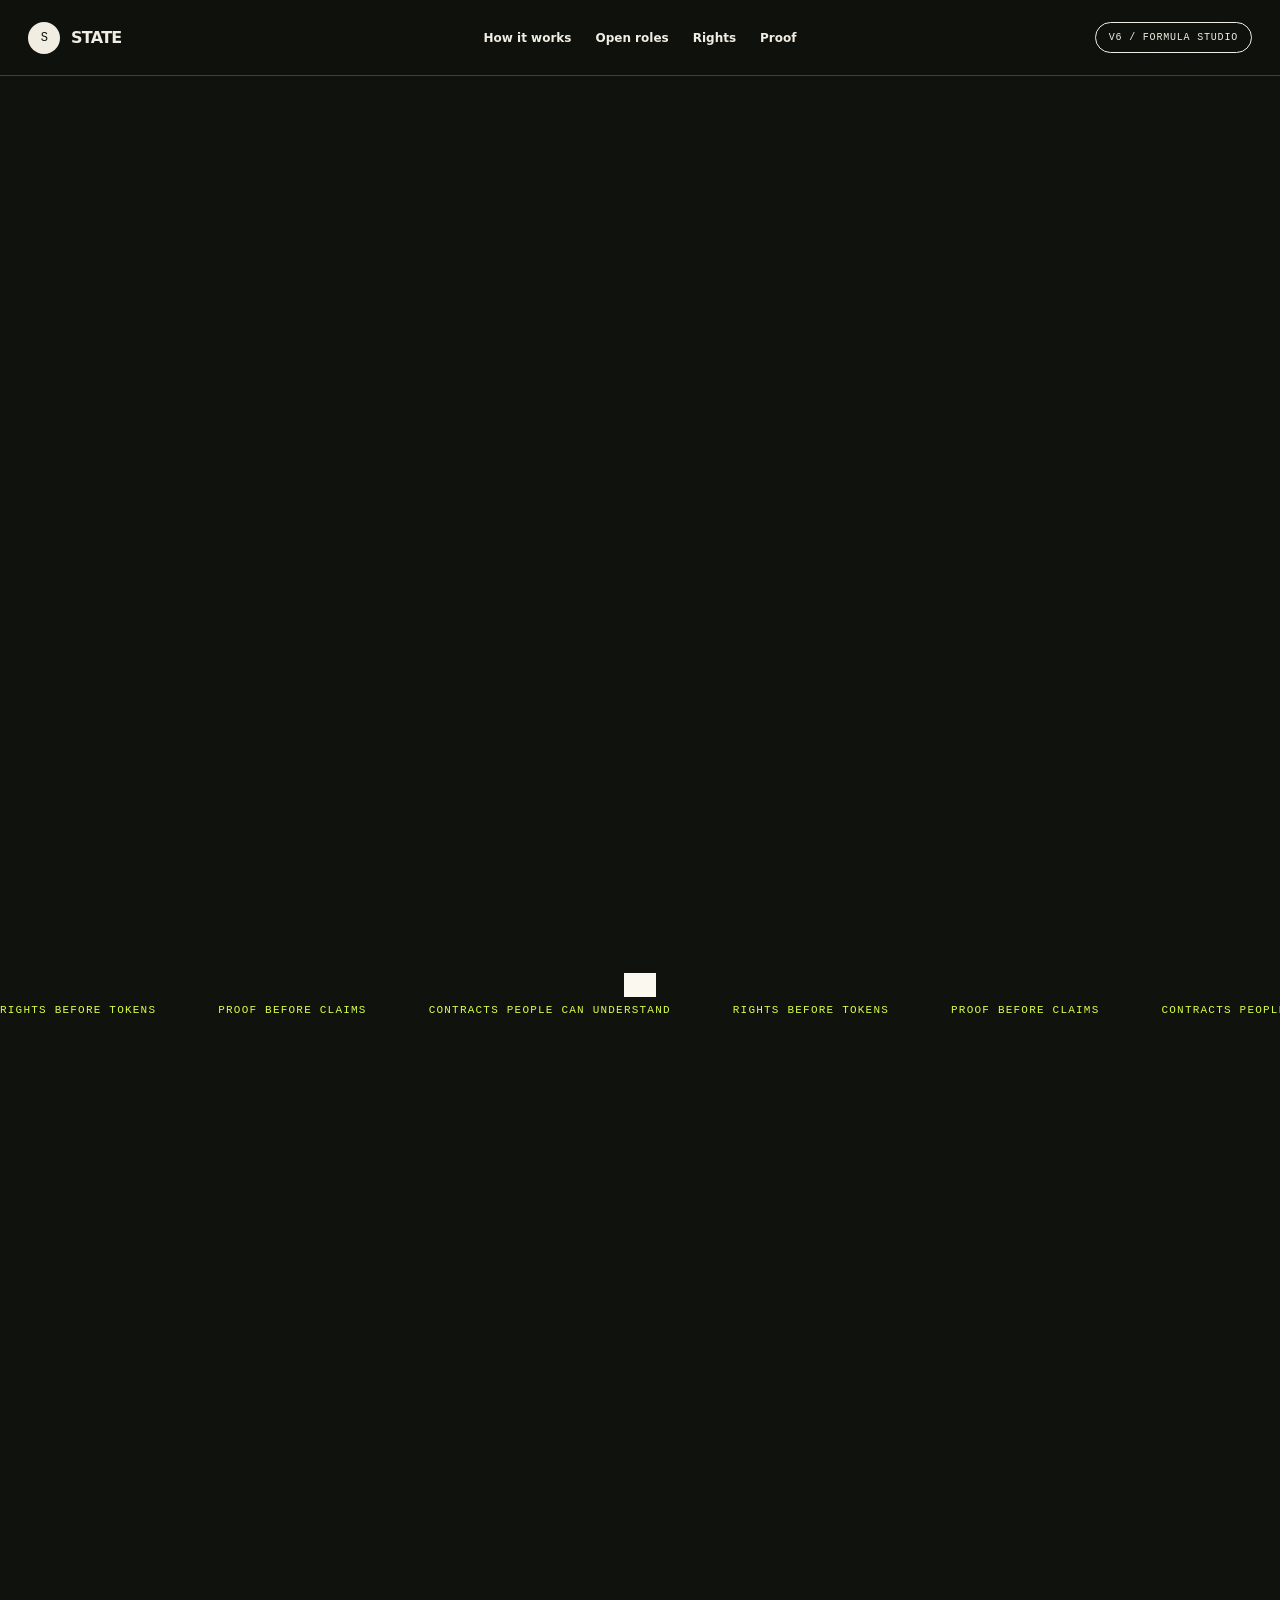
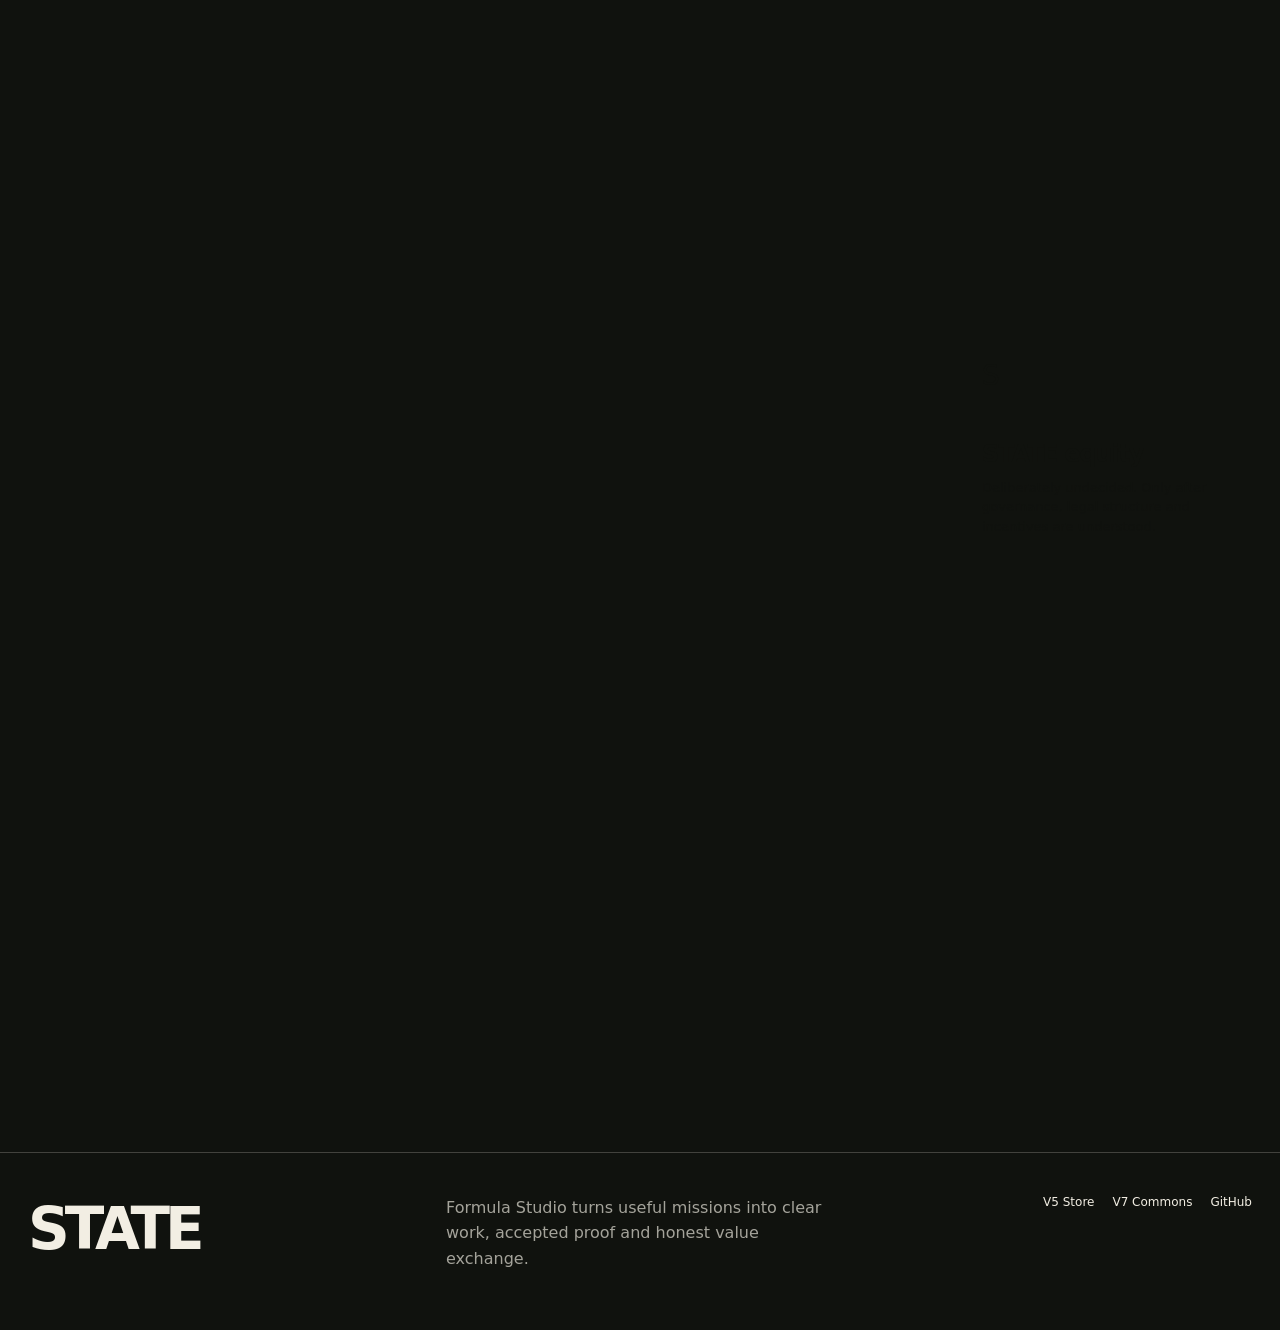
==== v6/index.html @ 724adbd9 "Build V6 Formula Studio prototype" ====
<!doctype html>
<html lang="en">
<head>
  <meta charset="utf-8" />
  <meta name="viewport" content="width=device-width, initial-scale=1" />
  <meta name="description" content="STATE V6 — Formula Studio. Build useful digital formulas with clear missions, proof and rights." />
  <meta name="theme-color" content="#10120e" />
  <title>STATE V6 — Formula Studio</title>
  <link rel="stylesheet" href="../brand/state.css" />
</head>
<body class="dark">
  <div class="grain"></div>
  <header class="topbar">
    <a class="brand-lockup" href="#top"><span class="brand-mark">S</span><span>STATE</span></a>
    <nav aria-label="Primary"><a href="#pipeline">How it works</a><a href="#studio">Open roles</a><a href="#rights">Rights</a><a href="#proof">Proof</a></nav>
    <span class="version-chip">V6 / Formula Studio</span>
  </header>
  <main id="top">
    <section class="shell studio-hero">
      <div class="hero-copy reveal">
        <div class="eyebrow"><span class="dot"></span> INVITE-ONLY CREATOR LAB / PROTOTYPE</div>
        <h1 class="display">Build something<br><em>genuinely useful.</em></h1>
        <p class="lead">Clear missions. Specific deliverables. Accepted proof. Real contracts. Formula Studio lets specialists and contributors build STATE together without pretending a token magically creates ownership.</p>
        <div class="actions"><a class="button primary" href="#studio">Explore open roles</a><button class="button" id="submitSkill">Offer a skill</button></div>
        <p class="hero-note">Contribution rights stay modular: payment, attribution, formula revenue share or governance — only when explicitly contracted.</p>
      </div>
      <div class="mission-board reveal" aria-label="Prototype mission board">
        <div class="board-head"><span>OPEN MISSIONS / 03</span><span>BERLIN + REMOTE</span></div>
        <article class="mission-card"><div><p class="micro">CALM 10 / PRODUCT MISSION</p><h3>Design a body-first digital ritual</h3><p>Mechanism, pacing, safety language and an observable outcome.</p></div><span class="reward">€900 + option</span></article>
        <article class="mission-card"><div><p class="micro">STARTER PACK / BRAND MISSION</p><h3>Create the sound identity of STATE</h3><p>Five finite sonic signatures. No manipulative reward noises.</p></div><span class="reward">€650 fixed</span></article>
        <article class="mission-card"><div><p class="micro">COMMONS / RESEARCH MISSION</p><h3>Review evidence and limitations</h3><p>Plain-language research notes for public formulas.</p></div><span class="reward">€500 + credit</span></article>
      </div>
    </section>
    <div class="marquee" aria-hidden="true"><div class="marquee-track"><span>RIGHTS BEFORE TOKENS</span><span>PROOF BEFORE CLAIMS</span><span>CONTRACTS PEOPLE CAN UNDERSTAND</span><span>RIGHTS BEFORE TOKENS</span><span>PROOF BEFORE CLAIMS</span><span>CONTRACTS PEOPLE CAN UNDERSTAND</span></div></div>
    <section class="section shell" id="pipeline">
      <div class="section-head reveal"><span class="section-index">01</span><div><p class="kicker">Contribution pipeline</p><h2>From mission<br>to accepted proof.</h2><p>Every project begins with the result, not with vague “community participation”. Contributors know what to deliver, when it is accepted and what they receive.</p></div><div class="section-aside">CLEAR SCOPE<br>REVERSIBLE COMMITMENT</div></div>
      <div class="pipeline reveal">
        <article class="pipeline-step"><span class="n">01</span><h3>Mission</h3><p>Outcome, budget, deadline, decision owner and public constraints.</p></article>
        <article class="pipeline-step"><span class="n">02</span><h3>Contract</h3><p>Plain-language scope, rights, payment, rejection and dispute terms.</p></article>
        <article class="pipeline-step"><span class="n">03</span><h3>Build</h3><p>Work happens in visible checkpoints, not a mysterious final reveal.</p></article>
        <article class="pipeline-step"><span class="n">04</span><h3>Acceptance</h3><p>Evidence is reviewed against criteria agreed before the work began.</p></article>
        <article class="pipeline-step"><span class="n">05</span><h3>Receipt</h3><p>Accepted contribution generates proof and activates contracted rights.</p></article>
      </div>
    </section>
    <section class="section shell" id="studio">
      <div class="section-head reveal"><span class="section-index">02</span><div><p class="kicker">Formula Studio</p><h2>Choose a role.<br>See the whole deal.</h2><p>This prototype makes the value exchange visible before anyone joins. Pick a role to preview its deliverable and proof receipt.</p></div><div class="section-aside">MISSION: CALM 10<br>BETA TEAM: 5 PEOPLE</div></div>
      <div class="studio-grid reveal">
        <div class="role-market"><p class="kicker">Open roles</p><h2 style="font-size:48px">CALM 10 team</h2><div class="role-list" id="roleList">
          <button class="role active" data-role="Experience Designer" data-deliverable="A tested 10-minute state-change journey" data-value="€900 + 1.5% formula pool"><span class="role-icon">UX</span><span><h4>Experience Designer</h4><p>Own the full nervous-system journey and ending.</p></span><span class="role-value">€900<br>+ option</span></button>
          <button class="role" data-role="Somatic Advisor" data-deliverable="Safety-reviewed breath and grounding protocol" data-value="€650 fixed + attribution"><span class="role-icon">SO</span><span><h4>Somatic Advisor</h4><p>Review mechanisms, contraindications and language.</p></span><span class="role-value">€650<br>+ credit</span></button>
          <button class="role" data-role="Sound Artist" data-deliverable="One finite 10-minute adaptive soundscape" data-value="€700 + 1% formula pool"><span class="role-icon">AU</span><span><h4>Sound Artist</h4><p>Create sound that supports leaving, not craving.</p></span><span class="role-value">€700<br>+ option</span></button>
          <button class="role" data-role="Research Reviewer" data-deliverable="Evidence note with claims and limitations" data-value="€500 fixed + attribution"><span class="role-icon">EV</span><span><h4>Research Reviewer</h4><p>Separate plausible mechanism from proven outcome.</p></span><span class="role-value">€500<br>+ credit</span></button>
        </div></div>
        <div class="receipt-lab" id="proof"><p class="kicker">Contribution receipt preview</p><h2 style="font-size:48px">Proof that means something.</h2><p style="color:var(--muted);line-height:1.6">The receipt records accepted work. The contract — not the receipt alone — creates any payment or participation right.</p><div class="receipt-card" id="receiptCard"><div class="receipt-top"><span>STATE / CONTRIBUTION</span><span>PROTOTYPE</span></div><h3 id="receiptRole">Experience Designer</h3><div class="receipt-row"><span>Mission</span><strong>CALM 10 / Formula 002</strong></div><div class="receipt-row"><span>Accepted deliverable</span><strong id="receiptDeliverable">A tested 10-minute state-change journey</strong></div><div class="receipt-row"><span>Contracted value</span><strong id="receiptValue">€900 + 1.5% formula pool</strong></div><div class="receipt-row"><span>Proof status</span><strong>Awaiting acceptance</strong></div><div class="receipt-row"><span>Receipt ID</span><strong>STATE-CALM-0000</strong></div></div><button class="button primary" id="applyRole" style="margin-top:30px;width:max-content">Preview application</button></div>
      </div>
    </section>
    <section class="section shell" id="rights">
      <div class="section-head reveal"><span class="section-index">03</span><div><p class="kicker">Modular rights</p><h2>No premature<br>ownership theatre.</h2><p>We do not need to decide today whether contributors own STATE itself. V6 can test bounded rights on one formula while preserving future options.</p></div><div class="section-aside">LEGAL REVIEW REQUIRED<br>NO PUBLIC TOKEN SALE</div></div>
      <div class="rights-grid"><article class="right-card reveal"><span class="icon">€</span><h3>Cash payment</h3><p>Simple, enforceable compensation for accepted work. The default, not an embarrassing fallback.</p></article><article class="right-card reveal"><span class="icon">%</span><h3>Formula pool</h3><p>A bounded share of defined net formula revenue for a defined period and cap.</p></article><article class="right-card reveal"><span class="icon">◉</span><h3>Participation</h3><p>Input on the formula’s evolution, evidence standard or future missions.</p></article><article class="right-card disabled reveal"><span class="icon">S</span><h3>STATE equity</h3><p>Deliberately undecided. Only after governance, legal structure and incentives are understood.</p></article></div>
    </section>
    <section class="statement"><div class="shell reveal"><blockquote>“A digital receipt can prove that work happened. It cannot replace a fair agreement about what that work earns.”</blockquote><cite>STATE ownership principle</cite></div></section>
  </main>
  <footer class="footer"><div class="shell footer-grid"><div class="footer-brand">STATE</div><p>Formula Studio turns useful missions into clear work, accepted proof and honest value exchange.</p><div class="footer-links"><a href="../v5/">V5 Store</a><a href="../v7/">V7 Commons</a><a href="https://github.com/mikelninh/state-digital-apothecary">GitHub</a></div></div></footer>
  <div class="modal" id="skillModal" role="dialog" aria-modal="true" aria-labelledby="skillTitle"><div class="modal-card"><button class="modal-close" data-close-modal aria-label="Close">×</button><p class="kicker">Join the contributor pool</p><h2 id="skillTitle">What can you make useful?</h2><p class="lead" style="font-size:17px">The production studio would match skills to bounded missions — never ask people to “help out” with undefined unpaid labour.</p><div class="field"><label for="skill">Your strongest contribution</label><input id="skill" type="text" placeholder="UX research, sound design, facilitation…" /></div><button class="button primary" id="saveSkill">Save prototype profile</button></div></div>
  <div class="toast" id="toast"></div><script src="app.js"></script>
</body>
</html>
---- brand/state.css ----
@import url("base.css");
@import url("store.css");
@import url("studio.css");
@import url("commons.css");
@import url("responsive.css");
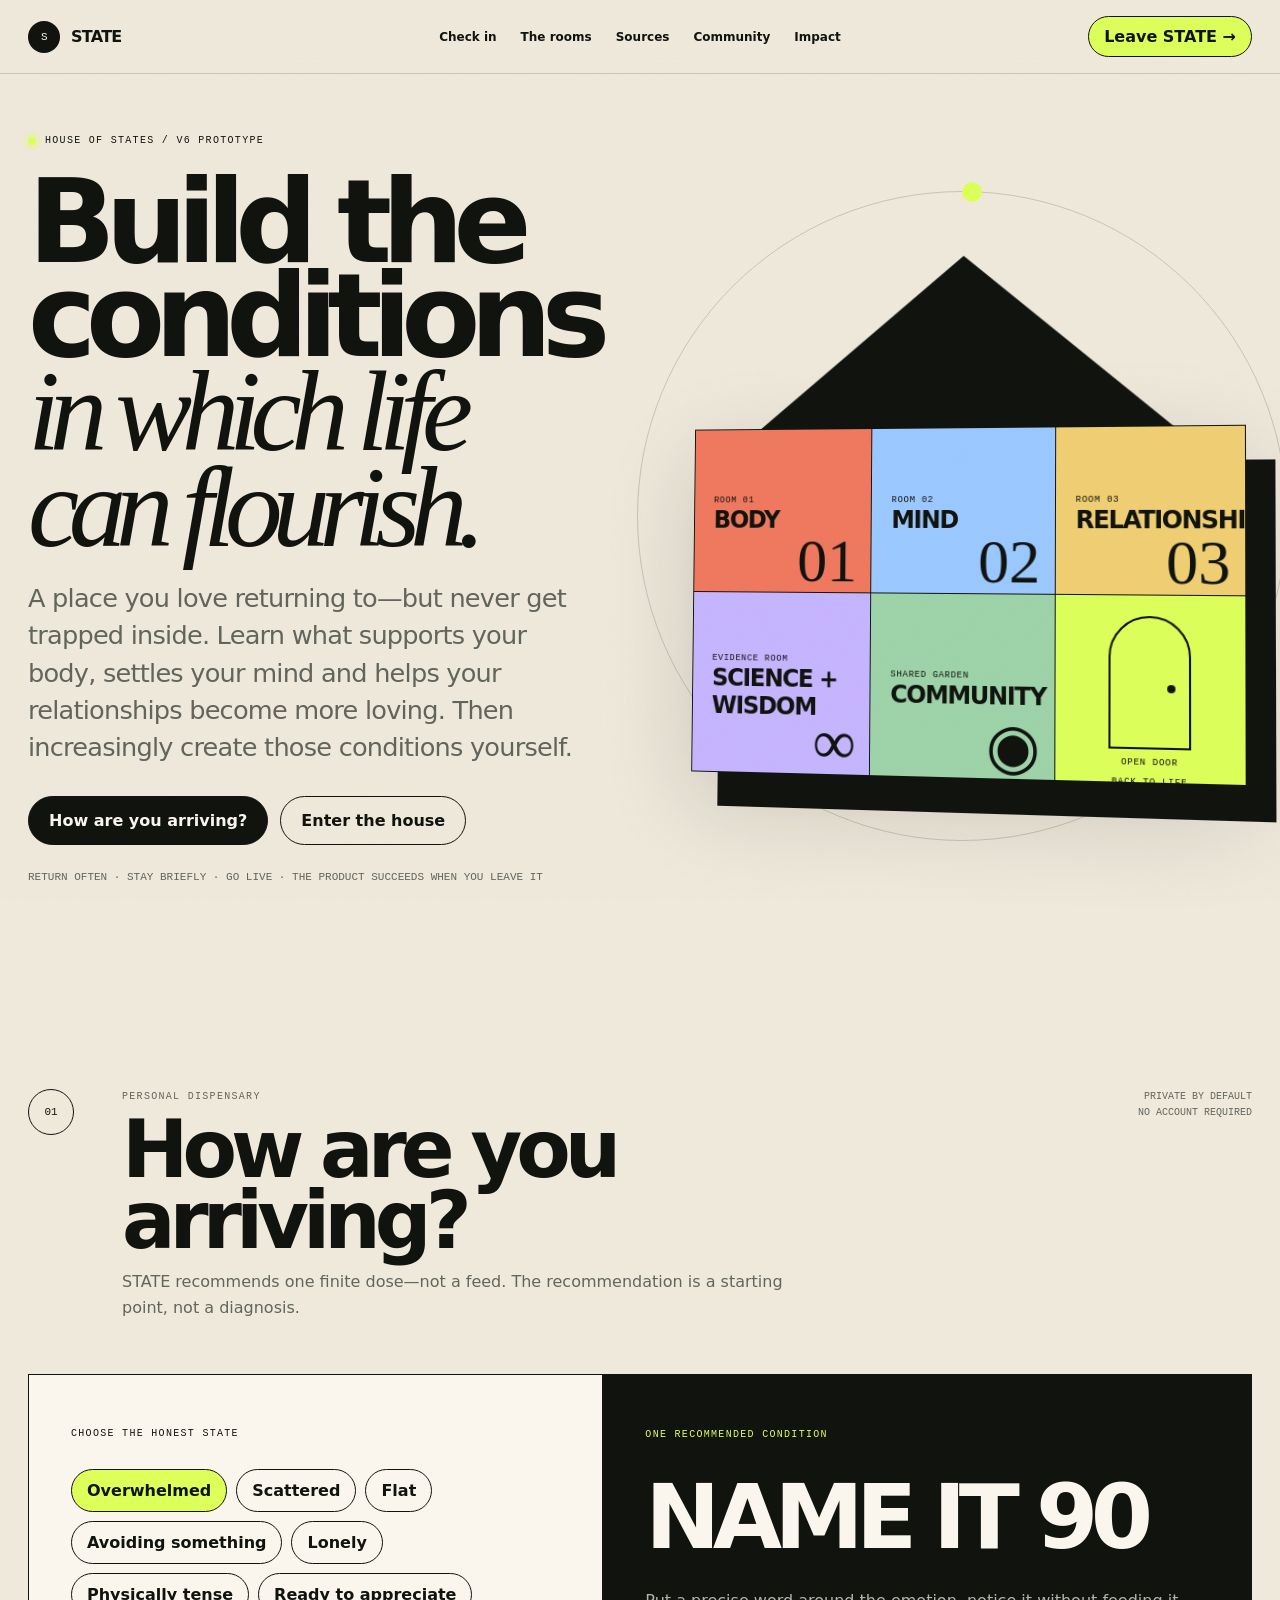
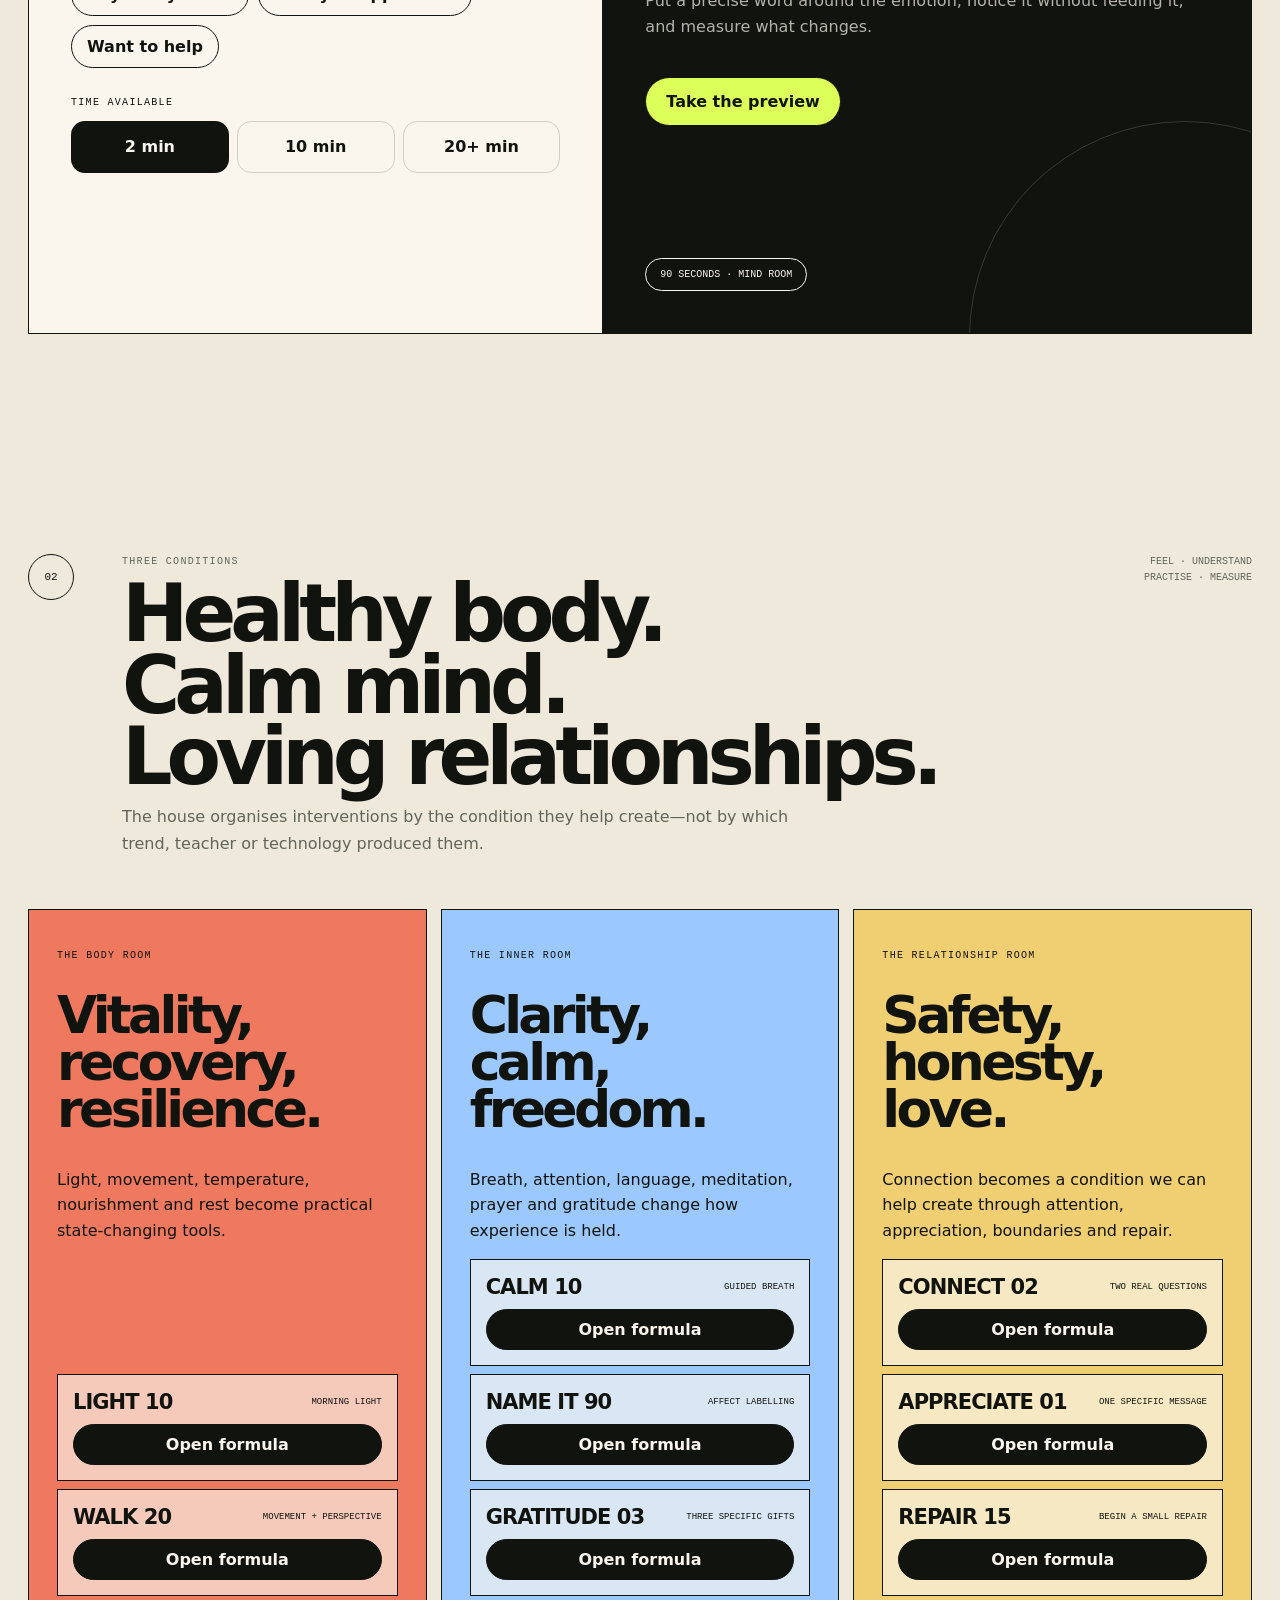
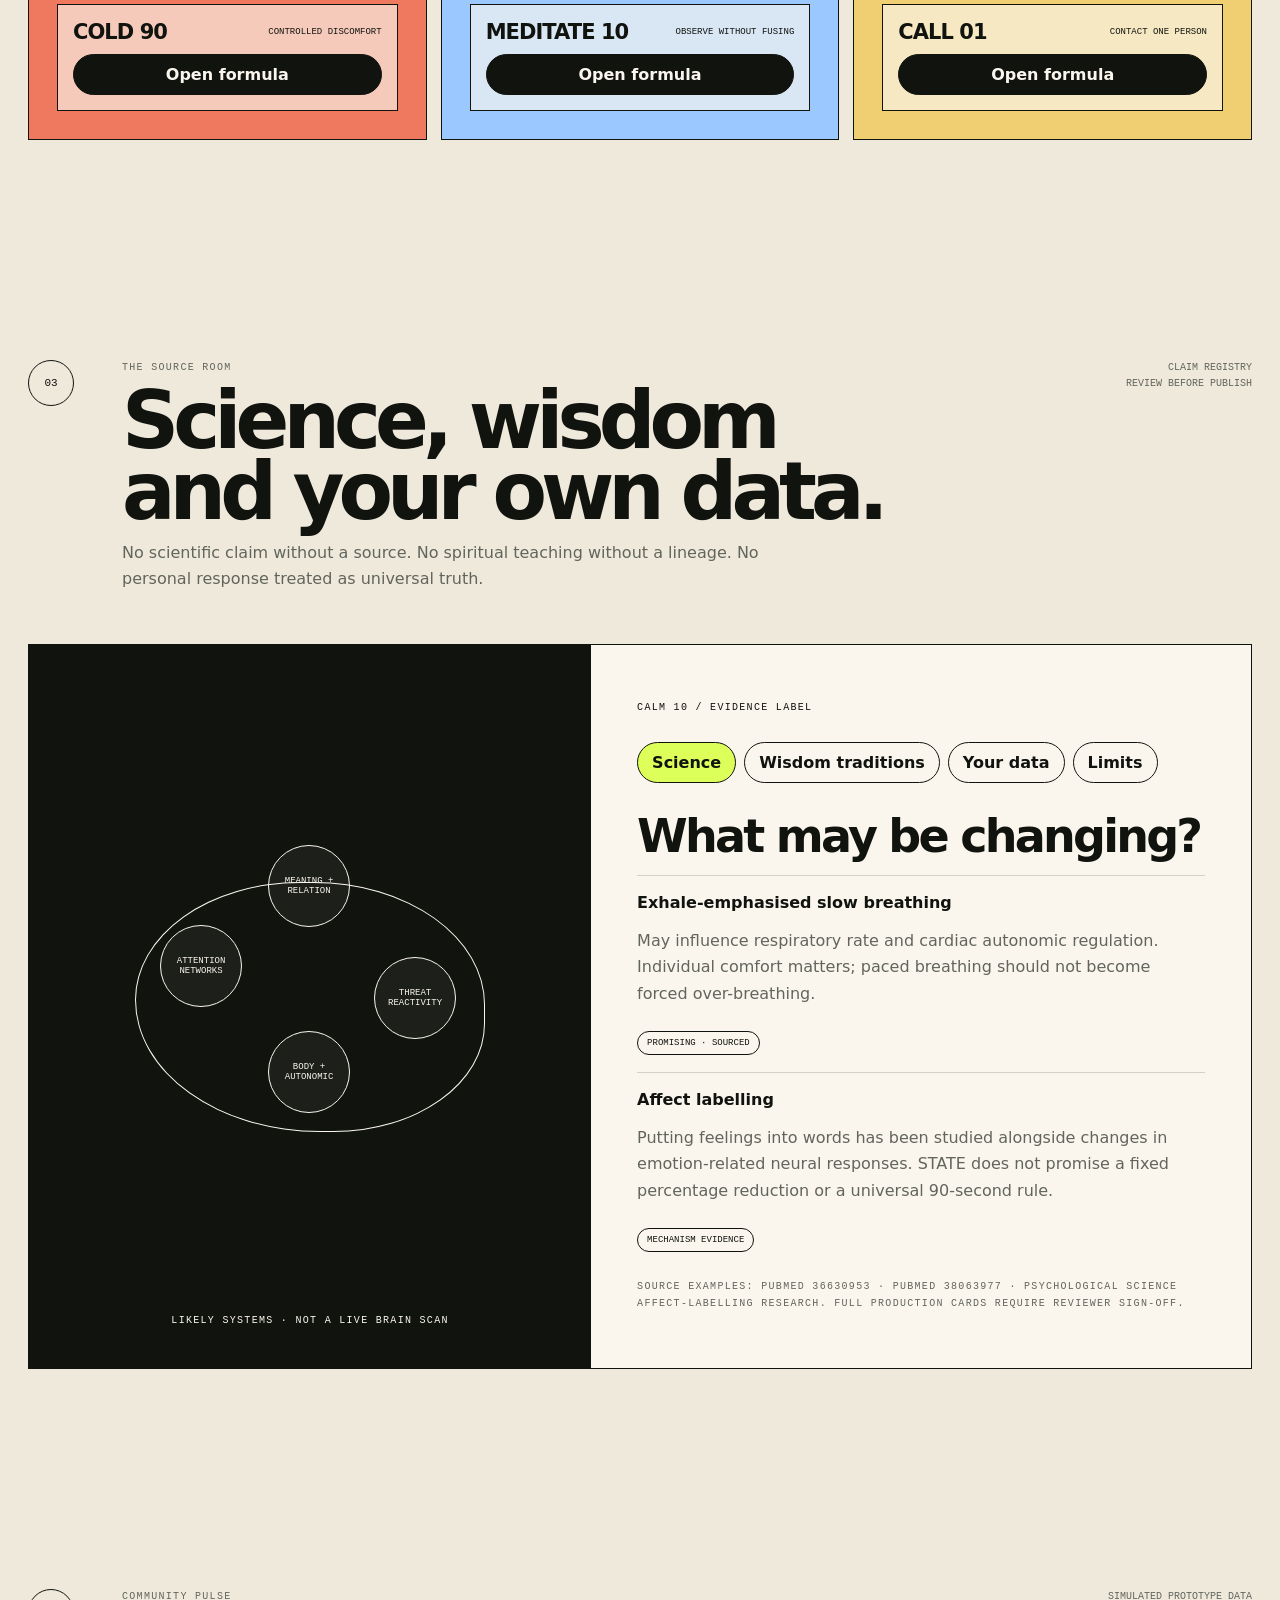
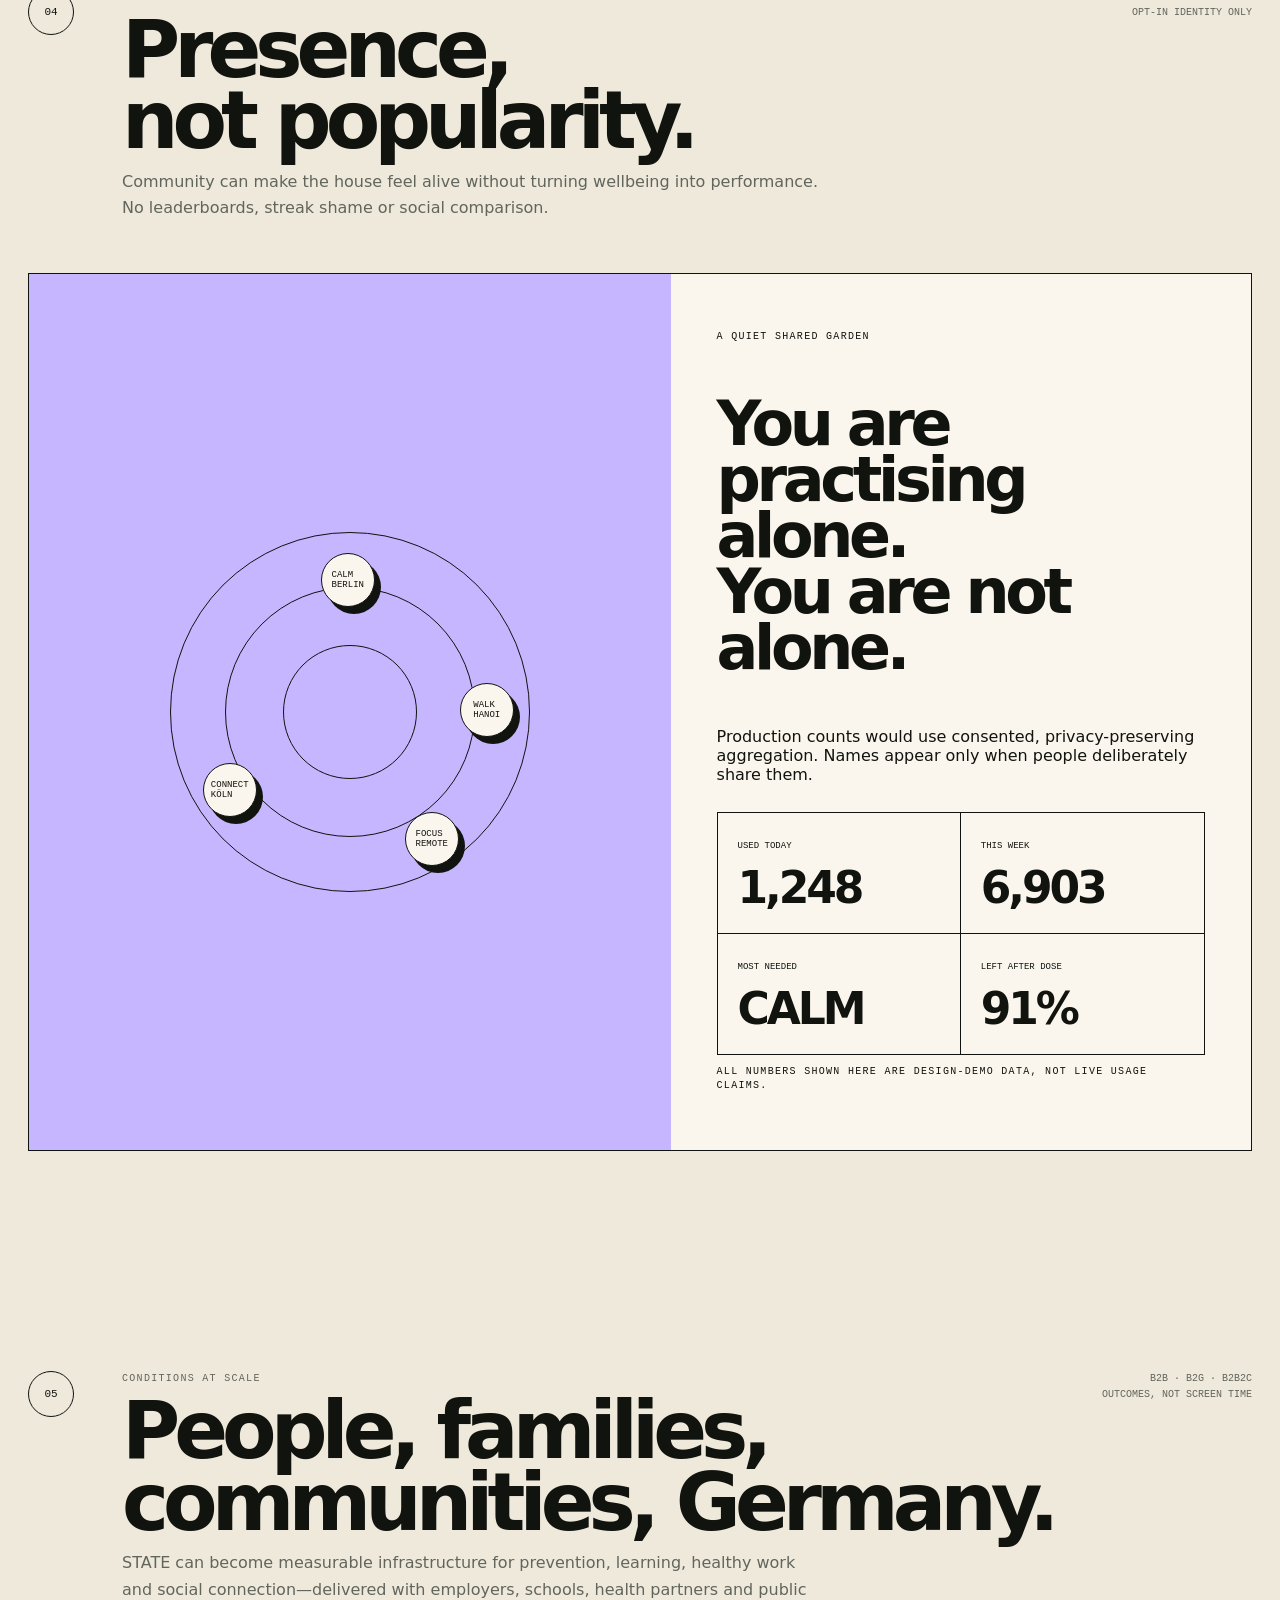
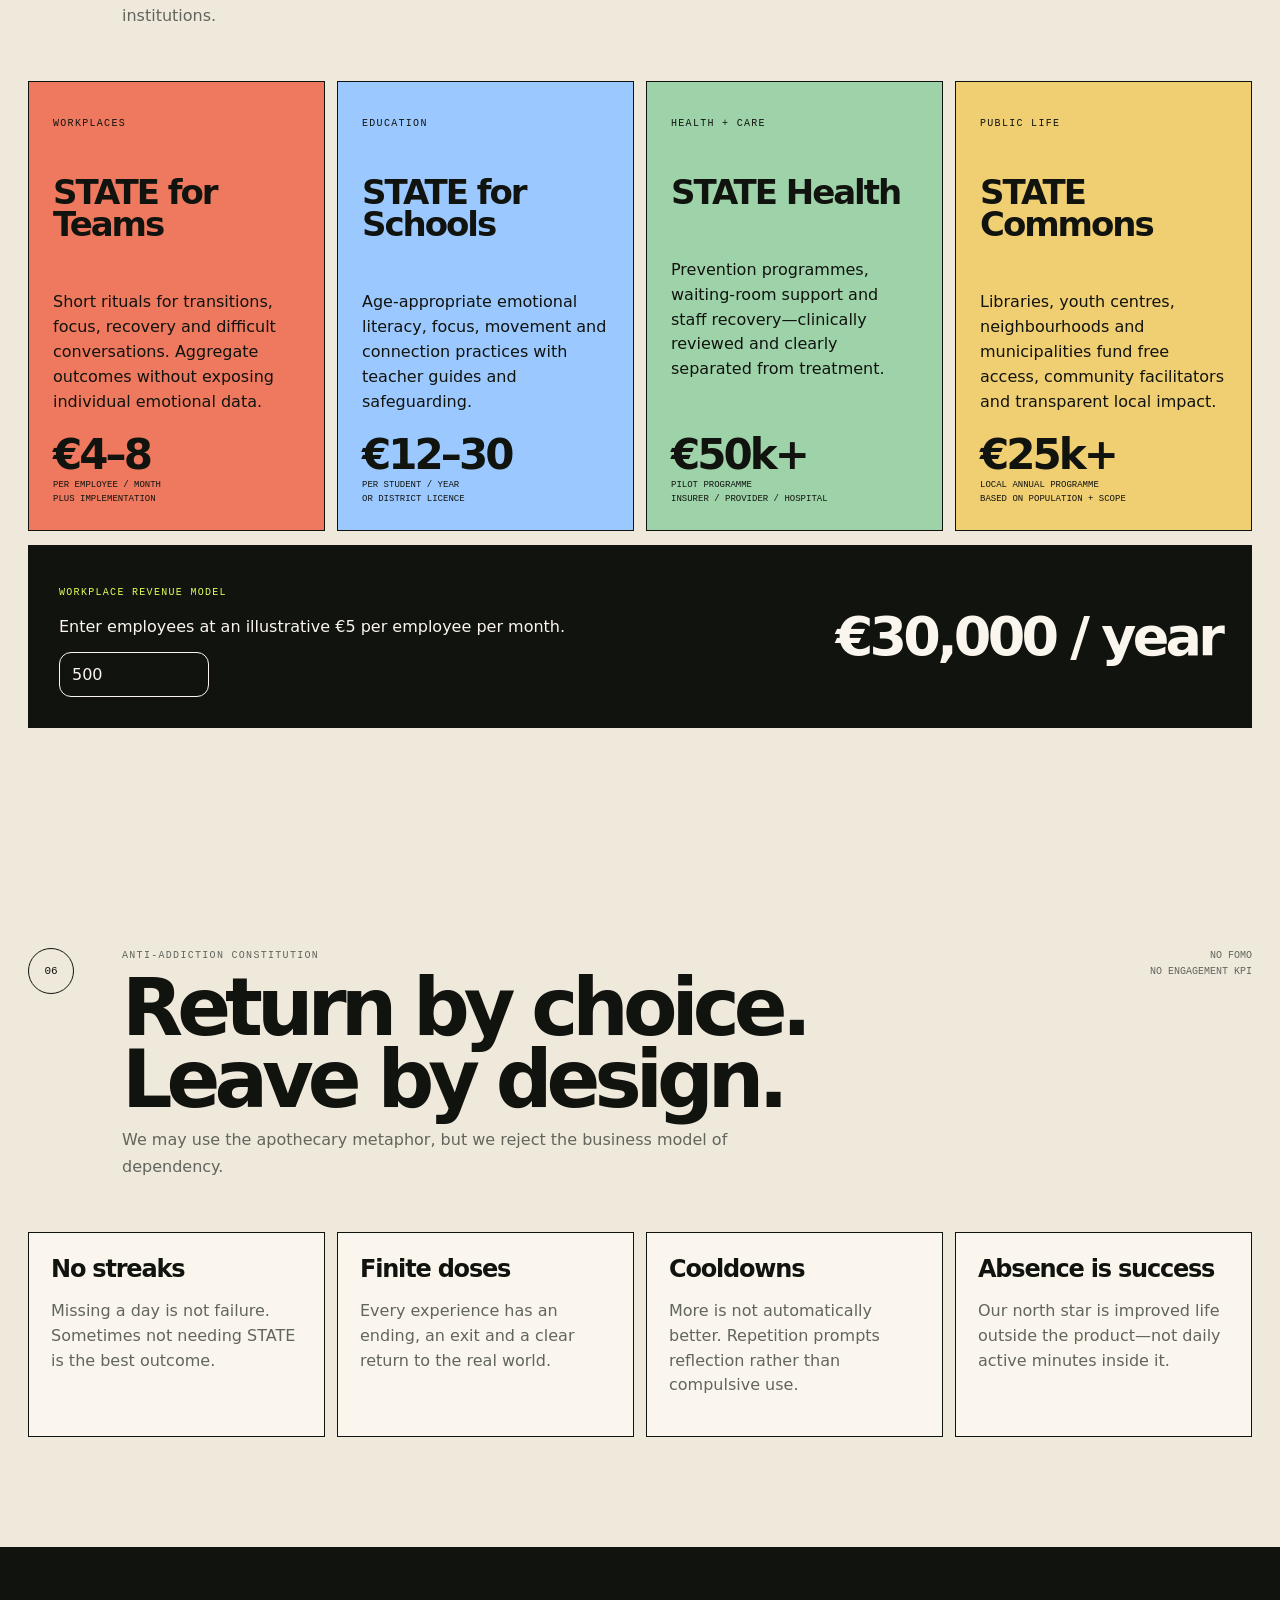
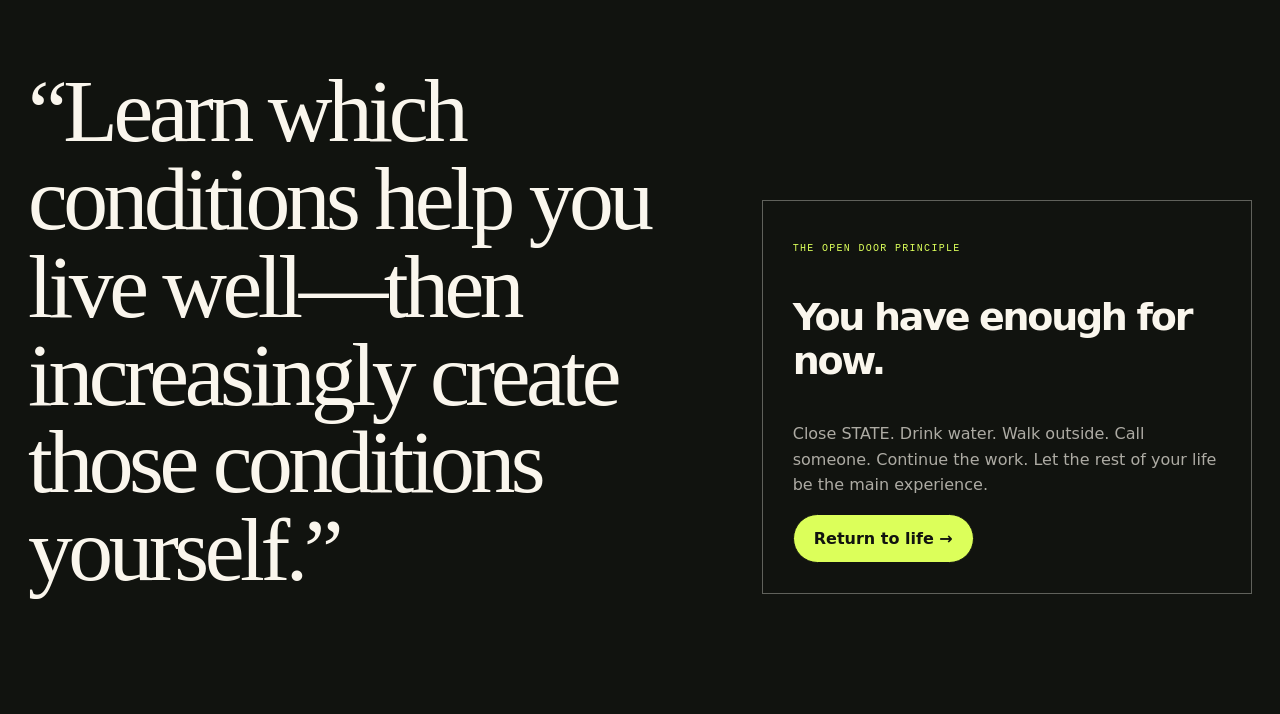
==== commit 0ac1625d: "Rebuild V6 as the design-led House of States" ====
--- a/v6/index.html
+++ b/v6/index.html
@@ -1,67 +1 @@
-<!doctype html>
-<html lang="en">
-<head>
-  <meta charset="utf-8" />
-  <meta name="viewport" content="width=device-width, initial-scale=1" />
-  <meta name="description" content="STATE V6 — Formula Studio. Build useful digital formulas with clear missions, proof and rights." />
-  <meta name="theme-color" content="#10120e" />
-  <title>STATE V6 — Formula Studio</title>
-  <link rel="stylesheet" href="../brand/state.css" />
-</head>
-<body class="dark">
-  <div class="grain"></div>
-  <header class="topbar">
-    <a class="brand-lockup" href="#top"><span class="brand-mark">S</span><span>STATE</span></a>
-    <nav aria-label="Primary"><a href="#pipeline">How it works</a><a href="#studio">Open roles</a><a href="#rights">Rights</a><a href="#proof">Proof</a></nav>
-    <span class="version-chip">V6 / Formula Studio</span>
-  </header>
-  <main id="top">
-    <section class="shell studio-hero">
-      <div class="hero-copy reveal">
-        <div class="eyebrow"><span class="dot"></span> INVITE-ONLY CREATOR LAB / PROTOTYPE</div>
-        <h1 class="display">Build something<br><em>genuinely useful.</em></h1>
-        <p class="lead">Clear missions. Specific deliverables. Accepted proof. Real contracts. Formula Studio lets specialists and contributors build STATE together without pretending a token magically creates ownership.</p>
-        <div class="actions"><a class="button primary" href="#studio">Explore open roles</a><button class="button" id="submitSkill">Offer a skill</button></div>
-        <p class="hero-note">Contribution rights stay modular: payment, attribution, formula revenue share or governance — only when explicitly contracted.</p>
-      </div>
-      <div class="mission-board reveal" aria-label="Prototype mission board">
-        <div class="board-head"><span>OPEN MISSIONS / 03</span><span>BERLIN + REMOTE</span></div>
-        <article class="mission-card"><div><p class="micro">CALM 10 / PRODUCT MISSION</p><h3>Design a body-first digital ritual</h3><p>Mechanism, pacing, safety language and an observable outcome.</p></div><span class="reward">€900 + option</span></article>
-        <article class="mission-card"><div><p class="micro">STARTER PACK / BRAND MISSION</p><h3>Create the sound identity of STATE</h3><p>Five finite sonic signatures. No manipulative reward noises.</p></div><span class="reward">€650 fixed</span></article>
-        <article class="mission-card"><div><p class="micro">COMMONS / RESEARCH MISSION</p><h3>Review evidence and limitations</h3><p>Plain-language research notes for public formulas.</p></div><span class="reward">€500 + credit</span></article>
-      </div>
-    </section>
-    <div class="marquee" aria-hidden="true"><div class="marquee-track"><span>RIGHTS BEFORE TOKENS</span><span>PROOF BEFORE CLAIMS</span><span>CONTRACTS PEOPLE CAN UNDERSTAND</span><span>RIGHTS BEFORE TOKENS</span><span>PROOF BEFORE CLAIMS</span><span>CONTRACTS PEOPLE CAN UNDERSTAND</span></div></div>
-    <section class="section shell" id="pipeline">
-      <div class="section-head reveal"><span class="section-index">01</span><div><p class="kicker">Contribution pipeline</p><h2>From mission<br>to accepted proof.</h2><p>Every project begins with the result, not with vague “community participation”. Contributors know what to deliver, when it is accepted and what they receive.</p></div><div class="section-aside">CLEAR SCOPE<br>REVERSIBLE COMMITMENT</div></div>
-      <div class="pipeline reveal">
-        <article class="pipeline-step"><span class="n">01</span><h3>Mission</h3><p>Outcome, budget, deadline, decision owner and public constraints.</p></article>
-        <article class="pipeline-step"><span class="n">02</span><h3>Contract</h3><p>Plain-language scope, rights, payment, rejection and dispute terms.</p></article>
-        <article class="pipeline-step"><span class="n">03</span><h3>Build</h3><p>Work happens in visible checkpoints, not a mysterious final reveal.</p></article>
-        <article class="pipeline-step"><span class="n">04</span><h3>Acceptance</h3><p>Evidence is reviewed against criteria agreed before the work began.</p></article>
-        <article class="pipeline-step"><span class="n">05</span><h3>Receipt</h3><p>Accepted contribution generates proof and activates contracted rights.</p></article>
-      </div>
-    </section>
-    <section class="section shell" id="studio">
-      <div class="section-head reveal"><span class="section-index">02</span><div><p class="kicker">Formula Studio</p><h2>Choose a role.<br>See the whole deal.</h2><p>This prototype makes the value exchange visible before anyone joins. Pick a role to preview its deliverable and proof receipt.</p></div><div class="section-aside">MISSION: CALM 10<br>BETA TEAM: 5 PEOPLE</div></div>
-      <div class="studio-grid reveal">
-        <div class="role-market"><p class="kicker">Open roles</p><h2 style="font-size:48px">CALM 10 team</h2><div class="role-list" id="roleList">
-          <button class="role active" data-role="Experience Designer" data-deliverable="A tested 10-minute state-change journey" data-value="€900 + 1.5% formula pool"><span class="role-icon">UX</span><span><h4>Experience Designer</h4><p>Own the full nervous-system journey and ending.</p></span><span class="role-value">€900<br>+ option</span></button>
-          <button class="role" data-role="Somatic Advisor" data-deliverable="Safety-reviewed breath and grounding protocol" data-value="€650 fixed + attribution"><span class="role-icon">SO</span><span><h4>Somatic Advisor</h4><p>Review mechanisms, contraindications and language.</p></span><span class="role-value">€650<br>+ credit</span></button>
-          <button class="role" data-role="Sound Artist" data-deliverable="One finite 10-minute adaptive soundscape" data-value="€700 + 1% formula pool"><span class="role-icon">AU</span><span><h4>Sound Artist</h4><p>Create sound that supports leaving, not craving.</p></span><span class="role-value">€700<br>+ option</span></button>
-          <button class="role" data-role="Research Reviewer" data-deliverable="Evidence note with claims and limitations" data-value="€500 fixed + attribution"><span class="role-icon">EV</span><span><h4>Research Reviewer</h4><p>Separate plausible mechanism from proven outcome.</p></span><span class="role-value">€500<br>+ credit</span></button>
-        </div></div>
-        <div class="receipt-lab" id="proof"><p class="kicker">Contribution receipt preview</p><h2 style="font-size:48px">Proof that means something.</h2><p style="color:var(--muted);line-height:1.6">The receipt records accepted work. The contract — not the receipt alone — creates any payment or participation right.</p><div class="receipt-card" id="receiptCard"><div class="receipt-top"><span>STATE / CONTRIBUTION</span><span>PROTOTYPE</span></div><h3 id="receiptRole">Experience Designer</h3><div class="receipt-row"><span>Mission</span><strong>CALM 10 / Formula 002</strong></div><div class="receipt-row"><span>Accepted deliverable</span><strong id="receiptDeliverable">A tested 10-minute state-change journey</strong></div><div class="receipt-row"><span>Contracted value</span><strong id="receiptValue">€900 + 1.5% formula pool</strong></div><div class="receipt-row"><span>Proof status</span><strong>Awaiting acceptance</strong></div><div class="receipt-row"><span>Receipt ID</span><strong>STATE-CALM-0000</strong></div></div><button class="button primary" id="applyRole" style="margin-top:30px;width:max-content">Preview application</button></div>
-      </div>
-    </section>
-    <section class="section shell" id="rights">
-      <div class="section-head reveal"><span class="section-index">03</span><div><p class="kicker">Modular rights</p><h2>No premature<br>ownership theatre.</h2><p>We do not need to decide today whether contributors own STATE itself. V6 can test bounded rights on one formula while preserving future options.</p></div><div class="section-aside">LEGAL REVIEW REQUIRED<br>NO PUBLIC TOKEN SALE</div></div>
-      <div class="rights-grid"><article class="right-card reveal"><span class="icon">€</span><h3>Cash payment</h3><p>Simple, enforceable compensation for accepted work. The default, not an embarrassing fallback.</p></article><article class="right-card reveal"><span class="icon">%</span><h3>Formula pool</h3><p>A bounded share of defined net formula revenue for a defined period and cap.</p></article><article class="right-card reveal"><span class="icon">◉</span><h3>Participation</h3><p>Input on the formula’s evolution, evidence standard or future missions.</p></article><article class="right-card disabled reveal"><span class="icon">S</span><h3>STATE equity</h3><p>Deliberately undecided. Only after governance, legal structure and incentives are understood.</p></article></div>
-    </section>
-    <section class="statement"><div class="shell reveal"><blockquote>“A digital receipt can prove that work happened. It cannot replace a fair agreement about what that work earns.”</blockquote><cite>STATE ownership principle</cite></div></section>
-  </main>
-  <footer class="footer"><div class="shell footer-grid"><div class="footer-brand">STATE</div><p>Formula Studio turns useful missions into clear work, accepted proof and honest value exchange.</p><div class="footer-links"><a href="../v5/">V5 Store</a><a href="../v7/">V7 Commons</a><a href="https://github.com/mikelninh/state-digital-apothecary">GitHub</a></div></div></footer>
-  <div class="modal" id="skillModal" role="dialog" aria-modal="true" aria-labelledby="skillTitle"><div class="modal-card"><button class="modal-close" data-close-modal aria-label="Close">×</button><p class="kicker">Join the contributor pool</p><h2 id="skillTitle">What can you make useful?</h2><p class="lead" style="font-size:17px">The production studio would match skills to bounded missions — never ask people to “help out” with undefined unpaid labour.</p><div class="field"><label for="skill">Your strongest contribution</label><input id="skill" type="text" placeholder="UX research, sound design, facilitation…" /></div><button class="button primary" id="saveSkill">Save prototype profile</button></div></div>
-  <div class="toast" id="toast"></div><script src="app.js"></script>
-</body>
-</html>
+<!doctype html><html lang="en"><head><meta charset="utf-8"><meta name="viewport" content="width=device-width,initial-scale=1"><meta name="description" content="STATE V6 — House of States. Build the conditions for a healthy body, calm mind and loving relationships."><meta name="theme-color" content="#efe9dc"><title>STATE V6 — House of States</title><link rel="stylesheet" href="house.css"></head><body><div class="grain"></div><header class="topbar"><a class="brand" href="#top"><i>S</i><span>STATE</span></a><nav aria-label="Primary"><a href="#checkin">Check in</a><a href="#rooms">The rooms</a><a href="#sources">Sources</a><a href="#community">Community</a><a href="#impact">Impact</a></nav><button class="leave" id="leaveNow">Leave STATE →</button></header><main id="top"><section class="shell hero"><div class="reveal"><div class="eyebrow">HOUSE OF STATES / V6 PROTOTYPE</div><h1>Build the conditions<br><em>in which life can flourish.</em></h1><p class="lead">A place you love returning to—but never get trapped inside. Learn what supports your body, settles your mind and helps your relationships become more loving. Then increasingly create those conditions yourself.</p><div class="actions"><a class="button primary" href="#checkin">How are you arriving?</a><a class="button" href="#rooms">Enter the house</a></div><p class="promise">RETURN OFTEN · STAY BRIEFLY · GO LIVE · THE PRODUCT SUCCEEDS WHEN YOU LEAVE IT</p></div><div class="house-stage reveal" id="houseStage"><div class="orbit"></div><div class="house" id="house"><div class="roof"></div><div class="house-body"><button class="room body" data-scroll="bodyWing"><small>Room 01</small><b>BODY</b><span>01</span></button><button class="room mind" data-scroll="mindWing"><small>Room 02</small><b>MIND</b><span>02</span></button><button class="room love" data-scroll="loveWing"><small>Room 03</small><b>RELATIONSHIPS</b><span>03</span></button><button class="room lab" data-scroll="sources"><small>Evidence room</small><b>SCIENCE + WISDOM</b><span>∞</span></button><button class="room garden" data-scroll="community"><small>Shared garden</small><b>COMMUNITY</b><span>◉</span></button><button class="room exit-room" id="houseExit"><div><div class="door"></div><small>Open door<br>back to life</small></div></button></div></div></div></section><section class="section shell" id="checkin"><div class="section-head reveal"><span class="index">01</span><div><p class="kicker">Personal dispensary</p><h2>How are you<br>arriving?</h2><p>STATE recommends one finite dose—not a feed. The recommendation is a starting point, not a diagnosis.</p></div><div class="aside">PRIVATE BY DEFAULT<br>NO ACCOUNT REQUIRED</div></div><div class="checkin reveal"><div class="check-panel"><p class="kicker">Choose the honest state</p><div class="state-cloud" id="stateCloud"><button class="state-chip active" data-state="overwhelmed">Overwhelmed</button><button class="state-chip" data-state="scattered">Scattered</button><button class="state-chip" data-state="flat">Flat</button><button class="state-chip" data-state="avoidant">Avoiding something</button><button class="state-chip" data-state="lonely">Lonely</button><button class="state-chip" data-state="tense">Physically tense</button><button class="state-chip" data-state="grateful">Ready to appreciate</button><button class="state-chip" data-state="help">Want to help</button></div><p class="kicker">Time available</p><div class="time-row"><label><input type="radio" name="time" value="2" checked><span>2 min</span></label><label><input type="radio" name="time" value="10"><span>10 min</span></label><label><input type="radio" name="time" value="20"><span>20+ min</span></label></div></div><div class="recommendation"><p class="kicker" style="color:var(--acid)">One recommended condition</p><h3 id="recName">NAME IT 90</h3><p id="recDescription">Put a precise word around the emotion, notice it without feeding it, and measure what changes.</p><button class="button acid" id="takeDose" style="width:max-content;margin-top:22px">Take the preview</button><span class="dose-code" id="recCode">90 SECONDS · MIND ROOM</span></div></div></section><section class="section shell" id="rooms"><div class="section-head reveal"><span class="index">02</span><div><p class="kicker">Three conditions</p><h2>Healthy body.<br>Calm mind.<br>Loving relationships.</h2><p>The house organises interventions by the condition they help create—not by which trend, teacher or technology produced them.</p></div><div class="aside">FEEL · UNDERSTAND<br>PRACTISE · MEASURE</div></div><div class="wings"><article class="wing body reveal" id="bodyWing"><p class="kicker">The Body Room</p><h3>Vitality,<br>recovery,<br>resilience.</h3><p>Light, movement, temperature, nourishment and rest become practical state-changing tools.</p><div class="shelf"><div class="formula"><strong>LIGHT 10</strong><span>MORNING LIGHT</span><button data-formula="LIGHT 10">Open formula</button></div><div class="formula"><strong>WALK 20</strong><span>MOVEMENT + PERSPECTIVE</span><button data-formula="WALK 20">Open formula</button></div><div class="formula"><strong>COLD 90</strong><span>CONTROLLED DISCOMFORT</span><button data-formula="COLD 90">Open formula</button></div></div></article><article class="wing mind reveal" id="mindWing"><p class="kicker">The Inner Room</p><h3>Clarity,<br>calm,<br>freedom.</h3><p>Breath, attention, language, meditation, prayer and gratitude change how experience is held.</p><div class="shelf"><div class="formula"><strong>CALM 10</strong><span>GUIDED BREATH</span><button data-formula="CALM 10">Open formula</button></div><div class="formula"><strong>NAME IT 90</strong><span>AFFECT LABELLING</span><button data-formula="NAME IT 90">Open formula</button></div><div class="formula"><strong>GRATITUDE 03</strong><span>THREE SPECIFIC GIFTS</span><button data-formula="GRATITUDE 03">Open formula</button></div><div class="formula"><strong>MEDITATE 10</strong><span>OBSERVE WITHOUT FUSING</span><button data-formula="MEDITATE 10">Open formula</button></div></div></article><article class="wing love reveal" id="loveWing"><p class="kicker">The Relationship Room</p><h3>Safety,<br>honesty,<br>love.</h3><p>Connection becomes a condition we can help create through attention, appreciation, boundaries and repair.</p><div class="shelf"><div class="formula"><strong>CONNECT 02</strong><span>TWO REAL QUESTIONS</span><button data-formula="CONNECT 02">Open formula</button></div><div class="formula"><strong>APPRECIATE 01</strong><span>ONE SPECIFIC MESSAGE</span><button data-formula="APPRECIATE 01">Open formula</button></div><div class="formula"><strong>REPAIR 15</strong><span>BEGIN A SMALL REPAIR</span><button data-formula="REPAIR 15">Open formula</button></div><div class="formula"><strong>CALL 01</strong><span>CONTACT ONE PERSON</span><button data-formula="CALL 01">Open formula</button></div></div></article></div></section><section class="section shell" id="sources"><div class="section-head reveal"><span class="index">03</span><div><p class="kicker">The Source Room</p><h2>Science, wisdom<br>and your own data.</h2><p>No scientific claim without a source. No spiritual teaching without a lineage. No personal response treated as universal truth.</p></div><div class="aside">CLAIM REGISTRY<br>REVIEW BEFORE PUBLISH</div></div><div class="source-lab reveal"><div class="source-art"><div class="brain"><span class="node n1">ATTENTION<br>NETWORKS</span><span class="node n2">THREAT<br>REACTIVITY</span><span class="node n3">BODY +<br>AUTONOMIC</span><span class="node n4">MEANING +<br>RELATION</span></div><p class="micro" style="position:absolute;bottom:30px">LIKELY SYSTEMS · NOT A LIVE BRAIN SCAN</p></div><div class="source-copy"><p class="kicker">CALM 10 / evidence label</p><div class="tabs"><button class="tab active" data-tab="science">Science</button><button class="tab" data-tab="wisdom">Wisdom traditions</button><button class="tab" data-tab="data">Your data</button><button class="tab" data-tab="limits">Limits</button></div><div class="tab-panel active" data-panel="science"><h3>What may be changing?</h3><div class="claim"><b>Exhale-emphasised slow breathing</b><p>May influence respiratory rate and cardiac autonomic regulation. Individual comfort matters; paced breathing should not become forced over-breathing.</p><span class="badge">PROMISING · SOURCED</span></div><div class="claim"><b>Affect labelling</b><p>Putting feelings into words has been studied alongside changes in emotion-related neural responses. STATE does not promise a fixed percentage reduction or a universal 90-second rule.</p><span class="badge">MECHANISM EVIDENCE</span></div><p class="micro">Source examples: PubMed 36630953 · PubMed 38063977 · Psychological Science affect-labelling research. Full production cards require reviewer sign-off.</p></div><div class="tab-panel" data-panel="wisdom"><h3>Where did the practice come from?</h3><div class="claim"><b>Breath regulation</b><p>Prāṇāyāma belongs to Indian yogic traditions with many distinct methods and aims. STATE must name the specific practice and avoid presenting an ancient tradition as a modern neuroscience hack.</p><span class="badge">LINEAGE REQUIRED</span></div><div class="claim"><b>Mindfulness and loving-kindness</b><p>Buddhist contemplative traditions distinguish attention, insight and mettā practices. Their ethical and liberative contexts should remain visible.</p><span class="badge">CONTEXT REQUIRED</span></div><p class="micro">Canonical references can include Yoga Sūtras, early Buddhist discourses, contemplative Christian texts and other primary sources—reviewed with practitioners from those traditions.</p></div><div class="tab-panel" data-panel="data"><h3>What did STATE measure?</h3><ul><li>Your self-rated intensity before and after</li><li>Completion and observable action</li><li>Duration and time of day</li><li>Optional heart rate, HRV, breath rate or steps when connected</li><li>The next-hour question</li></ul><p>Personal patterns are hypotheses about you—not proof of causality.</p></div><div class="tab-panel" data-panel="limits"><h3>What did we not measure?</h3><ul><li>STATE did not measure dopamine, cortisol or norepinephrine.</li><li>A phone cannot tell you that an amygdala “switched off”.</li><li>Brain regions work in networks; colourful diagrams are explanatory models.</li><li>These practices do not replace medical, psychological or crisis care.</li></ul></div></div></div></section><section class="section shell" id="community"><div class="section-head reveal"><span class="index">04</span><div><p class="kicker">Community Pulse</p><h2>Presence,<br>not popularity.</h2><p>Community can make the house feel alive without turning wellbeing into performance. No leaderboards, streak shame or social comparison.</p></div><div class="aside">SIMULATED PROTOTYPE DATA<br>OPT-IN IDENTITY ONLY</div></div><div class="pulse reveal"><div class="pulse-map"><div class="pulse-ring"><span class="presence p1">CALM<br>BERLIN</span><span class="presence p2">WALK<br>HANOI</span><span class="presence p3">CONNECT<br>KÖLN</span><span class="presence p4">FOCUS<br>REMOTE</span></div></div><div class="pulse-copy"><p class="kicker">A quiet shared garden</p><h2 style="font-size:62px;line-height:.9;letter-spacing:-.07em">You are practising alone.<br>You are not alone.</h2><p>Production counts would use consented, privacy-preserving aggregation. Names appear only when people deliberately share them.</p><div class="metric-grid"><div class="metric"><span>Used today</span><strong>1,248</strong></div><div class="metric"><span>This week</span><strong>6,903</strong></div><div class="metric"><span>Most needed</span><strong>CALM</strong></div><div class="metric"><span>Left after dose</span><strong>91%</strong></div></div><p class="micro">All numbers shown here are design-demo data, not live usage claims.</p></div></div></section><section class="section shell" id="impact"><div class="section-head reveal"><span class="index">05</span><div><p class="kicker">Conditions at scale</p><h2>People, families,<br>communities, Germany.</h2><p>STATE can become measurable infrastructure for prevention, learning, healthy work and social connection—delivered with employers, schools, health partners and public institutions.</p></div><div class="aside">B2B · B2G · B2B2C<br>OUTCOMES, NOT SCREEN TIME</div></div><div class="impact-grid"><article class="impact-card reveal"><p class="kicker">Workplaces</p><h3>STATE for Teams</h3><p>Short rituals for transitions, focus, recovery and difficult conversations. Aggregate outcomes without exposing individual emotional data.</p><div class="price">€4–8</div><small>PER EMPLOYEE / MONTH<br>PLUS IMPLEMENTATION</small></article><article class="impact-card reveal"><p class="kicker">Education</p><h3>STATE for Schools</h3><p>Age-appropriate emotional literacy, focus, movement and connection practices with teacher guides and safeguarding.</p><div class="price">€12–30</div><small>PER STUDENT / YEAR<br>OR DISTRICT LICENCE</small></article><article class="impact-card reveal"><p class="kicker">Health + care</p><h3>STATE Health</h3><p>Prevention programmes, waiting-room support and staff recovery—clinically reviewed and clearly separated from treatment.</p><div class="price">€50k+</div><small>PILOT PROGRAMME<br>INSURER / PROVIDER / HOSPITAL</small></article><article class="impact-card reveal"><p class="kicker">Public life</p><h3>STATE Commons</h3><p>Libraries, youth centres, neighbourhoods and municipalities fund free access, community facilitators and transparent local impact.</p><div class="price">€25k+</div><small>LOCAL ANNUAL PROGRAMME<br>BASED ON POPULATION + SCOPE</small></article></div><div class="calculator reveal"><div><p class="kicker" style="color:var(--acid)">Workplace revenue model</p><p>Enter employees at an illustrative €5 per employee per month.</p><input id="employeeCount" type="number" min="1" value="500" aria-label="Employees"></div><strong id="annualValue">€30,000 / year</strong></div></section><section class="section shell"><div class="section-head reveal"><span class="index">06</span><div><p class="kicker">Anti-addiction constitution</p><h2>Return by choice.<br>Leave by design.</h2><p>We may use the apothecary metaphor, but we reject the business model of dependency.</p></div><div class="aside">NO FOMO<br>NO ENGAGEMENT KPI</div></div><div class="guardrails"><article class="guardrail reveal"><b>No streaks</b><p>Missing a day is not failure. Sometimes not needing STATE is the best outcome.</p></article><article class="guardrail reveal"><b>Finite doses</b><p>Every experience has an ending, an exit and a clear return to the real world.</p></article><article class="guardrail reveal"><b>Cooldowns</b><p>More is not automatically better. Repetition prompts reflection rather than compulsive use.</p></article><article class="guardrail reveal"><b>Absence is success</b><p>Our north star is improved life outside the product—not daily active minutes inside it.</p></article></div></section><section class="return"><div class="shell return-grid"><blockquote>“Learn which conditions help you live well—then increasingly create those conditions yourself.”</blockquote><div class="return-card"><p class="kicker" style="color:var(--acid)">The open door principle</p><h3>You have enough for now.</h3><p>Close STATE. Drink water. Walk outside. Call someone. Continue the work. Let the rest of your life be the main experience.</p><button class="button acid" id="finalExit">Return to life →</button></div></div></section></main><div class="modal" id="formulaModal" role="dialog" aria-modal="true"><div class="modal-card"><button class="modal-close" data-close>×</button><p class="kicker">Formula preview</p><h2 id="modalTitle">CALM 10</h2><div class="modal-columns"><div><b>FEEL</b><p id="modalFeel">A little more space between sensation and reaction.</p></div><div><b>MEASURE</b><p id="modalMeasure">Intensity before and after, completion and next-hour score.</p></div><div><b>MECHANISM</b><p id="modalMechanism">A bounded behavioural or attentional intervention.</p></div><div><b>SOURCE STATUS</b><p>Prototype claim card. Publication requires evidence and tradition review.</p></div></div><div class="actions"><button class="button primary" id="beginModal">Begin 60-second preview</button><button class="button" data-close>Not now</button></div></div></div><div class="toast" id="toast"></div><script src="app.js"></script></body></html>
--- a/v6/house.css
+++ b/v6/house.css
@@ -0,0 +1,2 @@
+@import url('../brand/base.css');
+:root{--cream:#efe9dc;--paper:#faf6ed;--ink:#11130f;--muted:#62655c;--line:rgba(17,19,15,.17);--acid:#dcff5a;--body:#ef795e;--mind:#9bc9ff;--love:#f0cf73;--garden:#9ed3a9;--mystic:#c6b5ff;--shadow:0 30px 90px rgba(20,22,16,.16);--serif:Iowan Old Style,Baskerville,Georgia,serif;--mono:"SFMono-Regular",Consolas,monospace}*{box-sizing:border-box}html{scroll-behavior:smooth}body{margin:0;background:var(--cream);color:var(--ink);font-family:Inter,ui-sans-serif,system-ui,-apple-system,"Segoe UI",sans-serif;overflow-x:hidden}a{color:inherit;text-decoration:none}button,input,select{font:inherit;color:inherit}button{cursor:pointer}.grain{position:fixed;inset:0;pointer-events:none;z-index:999;opacity:.035;background-image:url("data:image/svg+xml,%3Csvg xmlns='http://www.w3.org/2000/svg' width='180' height='180'%3E%3Cfilter id='n'%3E%3CfeTurbulence type='fractalNoise' baseFrequency='.85' numOctaves='3'/%3E%3C/filter%3E%3Crect width='100%25' height='100%25' filter='url(%23n)'/%3E%3C/svg%3E")}.shell{width:min(1460px,calc(100% - 56px));margin:auto}.topbar{height:74px;padding:0 28px;display:grid;grid-template-columns:1fr auto 1fr;align-items:center;border-bottom:1px solid var(--line);position:sticky;top:0;z-index:90;background:rgba(239,233,220,.88);backdrop-filter:blur(22px)}.brand{display:flex;align-items:center;gap:11px;font-weight:900;letter-spacing:-.045em}.brand i{width:32px;height:32px;border-radius:50%;display:grid;place-items:center;background:var(--ink);color:var(--paper);font:11px var(--mono);font-style:normal}.topbar nav{display:flex;gap:24px;font-size:12px;font-weight:760}.leave{justify-self:end;border:1px solid var(--ink);background:var(--acid);border-radius:999px;padding:10px 15px;font-weight:850}.hero{min-height:calc(100vh - 74px);display:grid;grid-template-columns:.92fr 1.08fr;gap:72px;align-items:center;padding:60px 0 82px}.eyebrow,.micro,.kicker{font:10px/1.45 var(--mono);letter-spacing:.13em;text-transform:uppercase}.eyebrow{display:flex;align-items:center;gap:9px}.eyebrow:before{content:"";width:8px;height:8px;border-radius:50%;background:var(--acid);box-shadow:0 0 0 5px rgba(220,255,90,.24)}h1{font-size:clamp(68px,9vw,138px);line-height:.82;letter-spacing:-.09em;margin:26px 0}.hero h1 em{font-family:var(--serif);font-weight:400}.lead{font-size:clamp(19px,2vw,27px);line-height:1.45;letter-spacing:-.03em;color:var(--muted);max-width:720px}.actions{display:flex;flex-wrap:wrap;gap:12px;margin-top:30px}.button{border:1px solid var(--ink);background:transparent;border-radius:999px;padding:14px 20px;font-weight:850;transition:.2s}.button:hover{transform:translateY(-2px)}.button.primary{background:var(--ink);color:var(--paper)}.button.acid{background:var(--acid)}.promise{margin-top:24px;font:11px/1.6 var(--mono);color:var(--muted)}.house-stage{min-height:680px;position:relative;display:grid;place-items:center;perspective:1400px}.orbit{position:absolute;width:650px;height:650px;border:1px solid var(--line);border-radius:50%;animation:orbit 34s linear infinite}.orbit:before,.orbit:after{content:"";position:absolute;border-radius:50%}.orbit:before{width:20px;height:20px;background:var(--acid);left:50%;top:-10px}.orbit:after{width:12px;height:12px;background:var(--body);right:6%;bottom:15%}@keyframes orbit{to{transform:rotate(360deg)}}.house{width:min(610px,96%);aspect-ratio:1/.94;position:relative;transform:rotateY(-8deg) rotateX(2deg);transform-style:preserve-3d;transition:transform .35s ease}.roof{position:absolute;left:7%;right:7%;top:0;height:38%;background:var(--ink);clip-path:polygon(50% 0,100% 100%,0 100%);filter:drop-shadow(0 24px 20px rgba(17,19,15,.18))}.house-body{position:absolute;inset:33% 0 0;display:grid;grid-template-columns:repeat(3,1fr);grid-template-rows:1fr 1.1fr;gap:1px;background:var(--ink);border:1px solid var(--ink);box-shadow:28px 34px 0 var(--ink),var(--shadow);overflow:hidden}.room{border:0;background:var(--paper);padding:20px;text-align:left;position:relative;overflow:hidden;transition:.25s}.room:hover{transform:translateY(-5px);z-index:2}.room b{display:block;font-size:24px;letter-spacing:-.055em}.room small{font:9px var(--mono);letter-spacing:.08em;text-transform:uppercase}.room span{position:absolute;right:14px;bottom:7px;font:62px/.8 var(--serif)}.room.body{background:var(--body)}.room.mind{background:var(--mind)}.room.love{background:var(--love)}.room.lab{background:var(--mystic)}.room.garden{background:var(--garden)}.room.exit-room{background:var(--acid);display:grid;place-items:center;text-align:center}.door{width:80px;height:130px;border:2px solid var(--ink);border-radius:42px 42px 0 0;position:relative}.door:after{content:"";width:8px;height:8px;border-radius:50%;background:var(--ink);position:absolute;right:13px;top:65px}.section{padding:110px 0}.section-head{display:grid;grid-template-columns:70px 1fr auto;gap:24px;align-items:start;margin-bottom:52px}.index{width:46px;height:46px;border:1px solid var(--ink);border-radius:50%;display:grid;place-items:center;font:11px var(--mono)}.section-head h2{font-size:clamp(48px,6.2vw,90px);line-height:.9;letter-spacing:-.075em;margin:8px 0 12px}.section-head p{margin:0;max-width:700px;color:var(--muted);line-height:1.65}.aside{font:10px/1.6 var(--mono);text-align:right;color:var(--muted)}.checkin{display:grid;grid-template-columns:.94fr 1.06fr;border:1px solid var(--ink);min-height:560px;background:var(--paper)}.check-panel{padding:42px;border-right:1px solid var(--ink)}.state-cloud{display:flex;flex-wrap:wrap;gap:9px;margin:28px 0}.state-chip{border:1px solid var(--ink);background:transparent;border-radius:999px;padding:11px 15px;font-weight:800}.state-chip.active{background:var(--acid)}.time-row{display:grid;grid-template-columns:repeat(3,1fr);gap:8px}.time-row label{position:relative}.time-row input{position:absolute;opacity:0}.time-row span{min-height:52px;display:grid;place-items:center;border:1px solid var(--line);border-radius:14px;font-weight:760}.time-row input:checked+span{background:var(--ink);color:var(--paper)}.recommendation{background:var(--ink);color:var(--paper);padding:42px;display:flex;flex-direction:column;position:relative;overflow:hidden}.recommendation:after{content:"";position:absolute;width:430px;height:430px;border:1px solid rgba(255,255,255,.16);border-radius:50%;right:-150px;bottom:-220px}.recommendation h3{font-size:clamp(58px,7vw,100px);line-height:.82;letter-spacing:-.085em;margin:28px 0 18px}.recommendation p{max-width:560px;color:rgba(250,246,237,.7);line-height:1.6}.dose-code{margin-top:auto;width:max-content;border:1px solid var(--paper);border-radius:999px;padding:10px 14px;font:10px var(--mono)}.wings{display:grid;grid-template-columns:repeat(3,1fr);gap:14px}.wing{min-height:640px;border:1px solid var(--ink);padding:28px;display:flex;flex-direction:column;position:relative;overflow:hidden}.wing.body{background:var(--body)}.wing.mind{background:var(--mind)}.wing.love{background:var(--love)}.wing h3{font-size:52px;line-height:.9;letter-spacing:-.07em;margin:18px 0}.wing p{line-height:1.6;max-width:430px}.shelf{margin-top:auto;display:grid;gap:8px}.formula{border:1px solid var(--ink);background:rgba(250,246,237,.65);padding:15px;display:grid;grid-template-columns:1fr auto;gap:10px;align-items:center}.formula strong{font-size:21px;letter-spacing:-.045em}.formula span{font:9px var(--mono)}.formula button{grid-column:1/-1;border:1px solid var(--ink);background:var(--ink);color:var(--paper);padding:10px;border-radius:999px;font-weight:820}.source-lab{display:grid;grid-template-columns:.92fr 1.08fr;border:1px solid var(--ink);background:var(--paper)}.source-art{min-height:640px;background:var(--ink);color:var(--paper);position:relative;display:grid;place-items:center;overflow:hidden}.brain{width:350px;height:250px;border:1px solid var(--paper);border-radius:49% 51% 45% 55%;position:relative}.node{position:absolute;width:82px;height:82px;border-radius:50%;display:grid;place-items:center;text-align:center;font:9px var(--mono);border:1px solid var(--paper);background:rgba(255,255,255,.05);animation:pulse 4s ease-in-out infinite}.n1{left:24px;top:42px}.n2{right:28px;top:74px;animation-delay:.8s}.n3{left:132px;bottom:18px;animation-delay:1.5s}.n4{left:132px;top:-38px;animation-delay:2.1s}@keyframes pulse{50%{transform:scale(1.11);background:rgba(220,255,90,.18)}}.source-copy{padding:46px}.tabs{display:flex;flex-wrap:wrap;gap:8px;margin:26px 0}.tab{border:1px solid var(--ink);background:transparent;border-radius:999px;padding:10px 14px;font-weight:800}.tab.active{background:var(--acid)}.tab-panel{display:none}.tab-panel.active{display:block}.tab-panel h3{font-size:46px;letter-spacing:-.06em;margin:12px 0}.tab-panel p,.tab-panel li{color:var(--muted);line-height:1.65}.claim{border-top:1px solid var(--line);padding:17px 0}.claim b{display:block}.badge{display:inline-block;margin-top:8px;border:1px solid var(--ink);border-radius:999px;padding:6px 9px;font:9px var(--mono)}.pulse{display:grid;grid-template-columns:1.05fr .95fr;border:1px solid var(--ink);background:var(--paper)}.pulse-map{min-height:550px;background:var(--mystic);position:relative;overflow:hidden;display:grid;place-items:center}.pulse-ring{width:360px;height:360px;border:1px solid var(--ink);border-radius:50%;position:relative}.pulse-ring:before,.pulse-ring:after{content:"";position:absolute;inset:54px;border:1px solid var(--ink);border-radius:50%}.pulse-ring:after{inset:112px}.presence{position:absolute;width:54px;height:54px;border:1px solid var(--ink);border-radius:50%;background:var(--paper);box-shadow:6px 7px 0 var(--ink);display:grid;place-items:center;font:9px var(--mono)}.p1{top:20px;left:150px}.p2{right:15px;top:150px}.p3{left:32px;bottom:74px}.p4{right:70px;bottom:25px}.pulse-copy{padding:46px}.metric-grid{display:grid;grid-template-columns:1fr 1fr;border:1px solid var(--ink);margin-top:28px}.metric{padding:20px;border-right:1px solid var(--ink);border-bottom:1px solid var(--ink)}.metric:nth-child(2n){border-right:0}.metric:nth-last-child(-n+2){border-bottom:0}.metric span{font:9px var(--mono);text-transform:uppercase}.metric strong{display:block;font-size:44px;letter-spacing:-.07em;margin-top:10px}.impact-grid{display:grid;grid-template-columns:repeat(4,1fr);gap:12px}.impact-card{border:1px solid var(--ink);background:var(--paper);padding:24px;min-height:390px;display:flex;flex-direction:column}.impact-card:nth-child(1){background:var(--body)}.impact-card:nth-child(2){background:var(--mind)}.impact-card:nth-child(3){background:var(--garden)}.impact-card:nth-child(4){background:var(--love)}.impact-card h3{font-size:34px;line-height:.95;letter-spacing:-.06em}.impact-card p{line-height:1.55}.impact-card .price{margin-top:auto;font-size:42px;font-weight:900;letter-spacing:-.07em}.impact-card small{font:9px/1.5 var(--mono)}.calculator{margin-top:14px;border:1px solid var(--ink);background:var(--ink);color:var(--paper);padding:30px;display:grid;grid-template-columns:1fr auto;gap:24px;align-items:center}.calculator input{width:150px;border:1px solid var(--paper);background:transparent;color:var(--paper);padding:12px;border-radius:12px}.calculator strong{font-size:54px;letter-spacing:-.07em}.guardrails{display:grid;grid-template-columns:repeat(4,1fr);gap:12px}.guardrail{border:1px solid var(--ink);padding:22px;background:var(--paper)}.guardrail b{font-size:24px;letter-spacing:-.05em}.guardrail p{color:var(--muted);line-height:1.55}.return{padding:120px 0;background:var(--ink);color:var(--paper)}.return-grid{display:grid;grid-template-columns:1fr .75fr;gap:80px;align-items:end}.return blockquote{font:clamp(52px,7vw,98px)/.98 var(--serif);letter-spacing:-.05em;margin:0}.return-card{border:1px solid rgba(250,246,237,.34);padding:30px}.return-card h3{font-size:38px;letter-spacing:-.06em}.return-card p{color:rgba(250,246,237,.67);line-height:1.6}.modal{position:fixed;inset:0;z-index:200;background:rgba(17,19,15,.76);backdrop-filter:blur(12px);display:none;place-items:center;padding:20px}.modal.open{display:grid}.modal-card{width:min(760px,100%);background:var(--paper);border:1px solid var(--ink);box-shadow:20px 24px 0 var(--ink);padding:34px;position:relative}.modal-card h2{font-size:58px;line-height:.9;letter-spacing:-.07em;margin:15px 0}.modal-close{position:absolute;right:16px;top:16px;width:40px;height:40px;border:1px solid var(--ink);border-radius:50%;background:transparent}.modal-columns{display:grid;grid-template-columns:1fr 1fr;gap:20px}.toast{position:fixed;left:50%;bottom:24px;z-index:300;transform:translate(-50%,30px);opacity:0;background:var(--ink);color:var(--paper);padding:13px 18px;border-radius:999px;font-weight:800;transition:.25s}.toast.show{opacity:1;transform:translate(-50%,0)}.reveal{opacity:0;transform:translateY(20px);transition:.7s}.reveal.visible{opacity:1;transform:none}@media(max-width:1080px){.topbar nav{display:none}.hero,.source-lab,.pulse,.return-grid{grid-template-columns:1fr}.house-stage{min-height:590px}.wings,.impact-grid,.guardrails{grid-template-columns:1fr 1fr}.section-head{grid-template-columns:60px 1fr}.aside{display:none}}@media(max-width:700px){.shell{width:min(100% - 28px,1460px)}.topbar{padding:0 14px;grid-template-columns:1fr auto}.leave{font-size:11px}.hero{padding-top:40px}.hero h1{font-size:63px}.house-stage{min-height:430px}.orbit{width:420px;height:420px}.house{width:400px}.house-body{box-shadow:12px 15px 0 var(--ink)}.room{padding:10px}.room b{font-size:15px}.room span{font-size:35px}.door{width:52px;height:82px}.section{padding:78px 0}.section-head{grid-template-columns:1fr}.index{display:none}.checkin,.wings,.source-lab,.pulse,.impact-grid,.guardrails,.return-grid{grid-template-columns:1fr}.check-panel{border-right:0;border-bottom:1px solid var(--ink)}.wing{min-height:530px}.calculator{grid-template-columns:1fr}.modal-columns{grid-template-columns:1fr}.modal-card h2{font-size:44px}}@media(prefers-reduced-motion:reduce){*{scroll-behavior:auto!important;animation:none!important;transition:none!important}.reveal{opacity:1;transform:none}}
